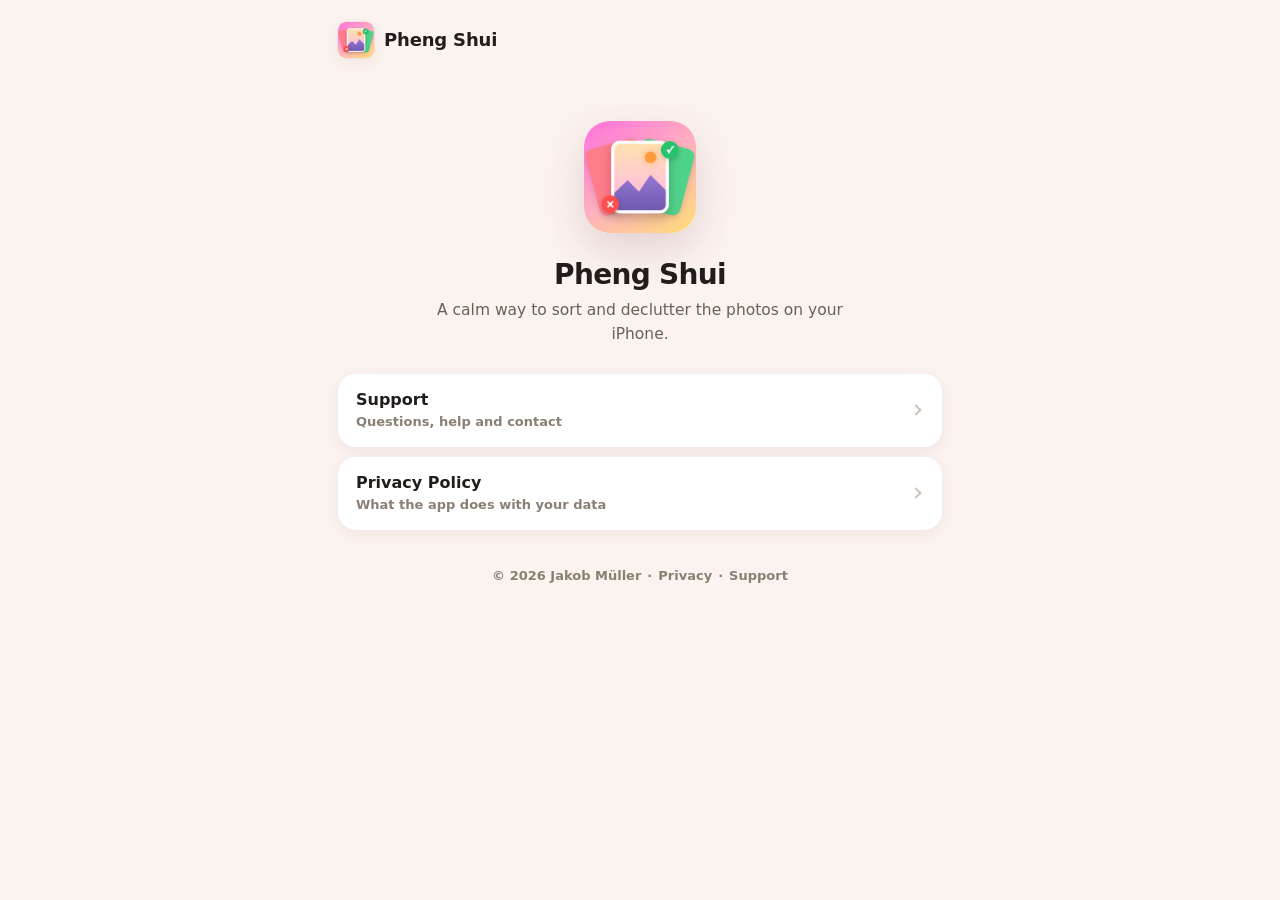
==== index.html @ 14702c02 "Add Pheng Shui support site: landing, privacy policy, support Co-Authored-By: Claude Opus 5.5 <norep" ====
<!doctype html>
<html lang="en">
<head>
<meta charset="utf-8">
<meta name="viewport" content="width=device-width, initial-scale=1, viewport-fit=cover">
<title>Pheng Shui</title>
<meta name="description" content="Pheng Shui is a calm way to sort and declutter the photos on your iPhone.">
<meta name="theme-color" content="#FBF3EF" media="(prefers-color-scheme: light)">
<meta name="theme-color" content="#16121C" media="(prefers-color-scheme: dark)">
<meta name="color-scheme" content="light dark">
<meta name="format-detection" content="telephone=no">
<link rel="icon" href="assets/favicon.ico" sizes="any">
<link rel="icon" href="assets/favicon-32.png" type="image/png" sizes="32x32">
<link rel="apple-touch-icon" href="assets/apple-touch-icon.png">
<link rel="stylesheet" href="assets/style.css">
</head>
<body>
<div class="wrap">
<header class="site-header">
  <a class="brand" href="./" aria-label="Pheng Shui home">
    <img src="assets/icon.png" width="36" height="36" alt="">
    <span>Pheng Shui</span>
  </a>
</header>

<main>
  <section class="hero">
    <img src="assets/icon.png" width="112" height="112" alt="Pheng Shui app icon">
    <h1>Pheng Shui</h1>
    <p>A calm way to sort and declutter the photos on your iPhone.</p>
  </section>

  <nav class="rows" aria-label="Pages">
    <a class="row" href="support/">
      <span class="row-text"><span class="row-title">Support</span><span class="row-sub">Questions, help and contact</span></span>
      <span class="chevron" aria-hidden="true"></span>
    </a>
    <a class="row" href="privacy/">
      <span class="row-text"><span class="row-title">Privacy Policy</span><span class="row-sub">What the app does with your data</span></span>
      <span class="chevron" aria-hidden="true"></span>
    </a>
  </nav>
</main>
<footer class="site-footer">
  &copy; 2026 Jakob Müller<span class="dot" aria-hidden="true">·</span><a href="privacy/">Privacy</a><span class="dot" aria-hidden="true">·</span><a href="support/">Support</a>
</footer>
</div>
</body>
</html>
---- assets/style.css ----
/* Pheng Shui support site
   Values copied from the app's design system (tokens.css). */

:root {
  --pink: #F0427E;
  --pink-grad: linear-gradient(135deg, #F0427E 0%, #FF7A9C 100%);
  --shadow-pink: 0 14px 30px rgba(240, 66, 126, .34);

  --skin:
    radial-gradient(120% 70% at 80% -5%, #FCE3EC 0%, rgba(252, 227, 236, 0) 55%),
    radial-gradient(110% 60% at 0% 105%, #FBEAD8 0%, rgba(251, 234, 216, 0) 50%),
    #FBF3EF;
  --surface: #FBF3EF;
  --card: #FFFFFF;
  --card-shadow: 0 4px 14px rgba(120, 60, 80, .08);
  --ink: #211D1A;
  --body-muted: #6B6055;
  --label-muted: #8B7F72;
  --hairline: #CFC4B9;
  --divider: rgba(33, 29, 26, .08);

  --font: -apple-system, BlinkMacSystemFont, 'SF Pro Text', 'SF Pro Display', system-ui, sans-serif;
  --r-card: 18px;
  --r-button: 17px;

  color-scheme: light dark;
}

@media (prefers-color-scheme: dark) {
  :root {
    --skin:
      radial-gradient(120% 70% at 82% -5%, #3A2233 0%, rgba(58, 34, 51, 0) 55%),
      radial-gradient(110% 60% at 0% 105%, #2A2030 0%, rgba(42, 32, 48, 0) 50%),
      #16121C;
    --surface: #16121C;
    --card: rgba(255, 255, 255, .11);
    --card-shadow: none;
    --ink: #FFFFFF;
    --body-muted: rgba(255, 255, 255, .5);
    --label-muted: rgba(255, 255, 255, .5);
    --hairline: rgba(255, 255, 255, .3);
    --divider: rgba(255, 255, 255, .1);
  }
}

*, *::before, *::after { box-sizing: border-box; }

html {
  -webkit-text-size-adjust: 100%;
  text-size-adjust: 100%;
  background: var(--surface);
}

body {
  margin: 0;
  min-height: 100vh;
  font-family: var(--font);
  font-size: 15.5px;
  font-weight: 500;
  line-height: 1.55;
  color: var(--ink);
  background: var(--surface);
  -webkit-font-smoothing: antialiased;
  overflow-wrap: break-word;
}

/* The app's skin: fixed, full viewport, never scrolls with content.
   A fixed pseudo-element is used because background-attachment: fixed
   is unreliable on iOS Safari. */
body::before {
  content: "";
  position: fixed;
  inset: 0;
  z-index: -1;
  background: var(--skin);
  pointer-events: none;
}

.wrap {
  max-width: 640px;
  margin: 0 auto;
  padding: 0 max(18px, env(safe-area-inset-right)) 0 max(18px, env(safe-area-inset-left));
}

a { color: var(--pink); text-decoration: none; font-weight: 600; }
a:hover { text-decoration: underline; }
a:focus-visible, summary:focus-visible, .button:focus-visible {
  outline: 2px solid var(--pink);
  outline-offset: 3px;
  border-radius: 6px;
}

/* ---------- Header ---------- */

.site-header { padding-top: max(18px, env(safe-area-inset-top)); }
.brand {
  display: inline-flex;
  align-items: center;
  gap: 10px;
  min-height: 44px;
  color: var(--ink);
  font-size: 18px;
  font-weight: 700;
  letter-spacing: -.01em;
}
.brand:hover { text-decoration: none; }
.brand img {
  width: 36px;
  height: 36px;
  border-radius: 22%;
  box-shadow: var(--card-shadow), 0 0 0 .5px rgba(120, 60, 80, .12);
}

/* ---------- Page heading ---------- */

main { padding: 28px 0 8px; }

.eyebrow {
  margin: 0 0 6px;
  font-size: 12px;
  font-weight: 700;
  letter-spacing: .1em;
  text-transform: uppercase;
  color: var(--label-muted);
}

h1 {
  margin: 0 0 8px;
  font-size: 28px;
  font-weight: 800;
  letter-spacing: -.025em;
  line-height: 1.2;
}

.lede { margin: 0 0 24px; color: var(--body-muted); font-weight: 500; }

h2 {
  margin: 0 0 8px;
  font-size: 18px;
  font-weight: 700;
  letter-spacing: -.01em;
  line-height: 1.3;
}

.section-label { margin: 28px 4px 10px; }

p { margin: 0 0 12px; }
p:last-child, ul:last-child { margin-bottom: 0; }
.muted { color: var(--body-muted); }
strong { font-weight: 700; }

ul { margin: 0 0 12px; padding-left: 20px; }
li { margin-bottom: 6px; }
li::marker { color: var(--hairline); }

/* ---------- Cards ---------- */

.card {
  background: var(--card);
  border-radius: var(--r-card);
  box-shadow: var(--card-shadow);
  padding: 18px 20px;
  margin-bottom: 12px;
}
.card p, .card li { color: var(--body-muted); }
.card strong { color: var(--ink); }

/* ---------- Primary button (one per page) ---------- */

.button {
  display: flex;
  align-items: center;
  justify-content: center;
  width: 100%;
  height: 52px;
  padding: 0 20px;
  border-radius: var(--r-button);
  background: var(--pink-grad);
  box-shadow: var(--shadow-pink);
  color: #FFFFFF;
  font-size: 16px;
  font-weight: 700;
  letter-spacing: -.005em;
}
.button:hover { text-decoration: none; filter: brightness(1.04); }
.button:active { transform: scale(.985); }

.contact-line {
  margin: 14px 0 0;
  text-align: center;
  color: var(--body-muted);
  font-size: 14px;
}

/* ---------- List rows (landing) ---------- */

.rows { display: grid; gap: 10px; }
.row {
  display: flex;
  align-items: center;
  gap: 12px;
  min-height: 64px;
  padding: 14px 18px;
  background: var(--card);
  border-radius: var(--r-card);
  box-shadow: var(--card-shadow);
  color: var(--ink);
}
.row:hover { text-decoration: none; }
.row-text { flex: 1; min-width: 0; }
.row-title { display: block; font-size: 16px; font-weight: 700; }
.row-sub { display: block; font-size: 13px; font-weight: 600; color: var(--label-muted); }

.chevron {
  flex: none;
  width: 8px;
  height: 8px;
  border-right: 2px solid var(--hairline);
  border-bottom: 2px solid var(--hairline);
  transform: rotate(-45deg);
  margin-right: 4px;
}

/* ---------- FAQ (details / summary as settings rows) ---------- */

.faq {
  background: var(--card);
  border-radius: var(--r-card);
  box-shadow: var(--card-shadow);
  overflow: hidden;
}
.faq details + details { border-top: 1px solid var(--divider); }
.faq summary {
  display: flex;
  align-items: center;
  gap: 12px;
  min-height: 56px;
  padding: 14px 18px;
  font-size: 16px;
  font-weight: 700;
  line-height: 1.35;
  cursor: pointer;
  list-style: none;
}
.faq summary::-webkit-details-marker { display: none; }
.faq summary .q { flex: 1; min-width: 0; }
.faq summary .chevron { transform: rotate(45deg); transition: transform .2s ease; margin-top: -4px; }
.faq details[open] summary .chevron { transform: rotate(-135deg); margin-top: 4px; }
.faq .answer { padding: 0 18px 16px; color: var(--body-muted); }
.faq .answer p, .faq .answer li { color: var(--body-muted); }

.path { color: var(--ink); font-weight: 700; white-space: normal; }

/* ---------- Landing ---------- */

.hero { text-align: center; padding: 28px 0 28px; }
.hero img {
  width: 112px;
  height: 112px;
  border-radius: 22%;
  box-shadow: 0 16px 40px rgba(120, 60, 80, .18);
  margin-bottom: 18px;
}
.hero h1 { margin-bottom: 6px; }
.hero p { margin: 0 auto; max-width: 30em; color: var(--body-muted); }

/* ---------- Footer ---------- */

.site-footer {
  padding: 28px 0 max(28px, env(safe-area-inset-bottom));
  font-size: 13px;
  font-weight: 600;
  color: var(--label-muted);
  text-align: center;
}
.site-footer a { color: var(--label-muted); font-weight: 600; }
.site-footer .dot { margin: 0 6px; }

@media (prefers-reduced-motion: reduce) {
  * { transition: none !important; }
}
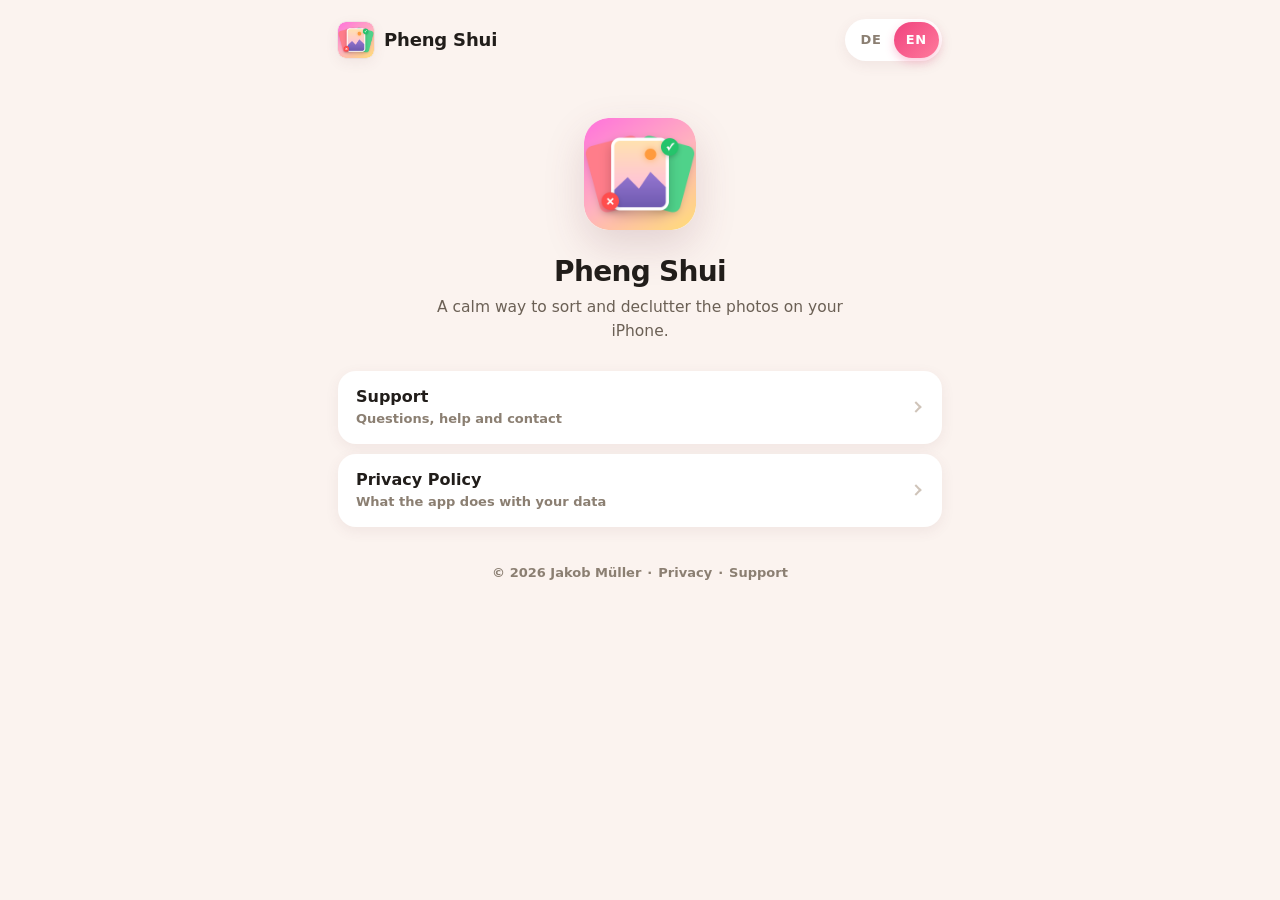
==== commit 7fd64691: "Add German and English versions with language picker Pages now live under /en/ and /de/. A DE/EN seg" ====
--- a/index.html
+++ b/index.html
@@ -4,46 +4,25 @@
 <meta charset="utf-8">
 <meta name="viewport" content="width=device-width, initial-scale=1, viewport-fit=cover">
 <title>Pheng Shui</title>
-<meta name="description" content="Pheng Shui is a calm way to sort and declutter the photos on your iPhone.">
-<meta name="theme-color" content="#FBF3EF" media="(prefers-color-scheme: light)">
-<meta name="theme-color" content="#16121C" media="(prefers-color-scheme: dark)">
-<meta name="color-scheme" content="light dark">
-<meta name="format-detection" content="telephone=no">
+<meta name="robots" content="noindex">
+<link rel="canonical" href="https://jakob-muel.github.io/PhengShui-Website/en/">
+<script>
+  // Send visitors to their language; anyone without JavaScript gets English via the refresh below.
+  (function () {
+    var langs = navigator.languages || [navigator.language || ''];
+    var de = /^de\b/i.test(langs[0] || '');
+    location.replace('' + (de ? 'de' : 'en') + '/' + location.hash);
+  })();
+</script>
+<meta http-equiv="refresh" content="0; url=en/">
 <link rel="icon" href="assets/favicon.ico" sizes="any">
-<link rel="icon" href="assets/favicon-32.png" type="image/png" sizes="32x32">
-<link rel="apple-touch-icon" href="assets/apple-touch-icon.png">
 <link rel="stylesheet" href="assets/style.css">
 </head>
 <body>
 <div class="wrap">
-<header class="site-header">
-  <a class="brand" href="./" aria-label="Pheng Shui home">
-    <img src="assets/icon.png" width="36" height="36" alt="">
-    <span>Pheng Shui</span>
-  </a>
-</header>
-
-<main>
-  <section class="hero">
-    <img src="assets/icon.png" width="112" height="112" alt="Pheng Shui app icon">
-    <h1>Pheng Shui</h1>
-    <p>A calm way to sort and declutter the photos on your iPhone.</p>
-  </section>
-
-  <nav class="rows" aria-label="Pages">
-    <a class="row" href="support/">
-      <span class="row-text"><span class="row-title">Support</span><span class="row-sub">Questions, help and contact</span></span>
-      <span class="chevron" aria-hidden="true"></span>
-    </a>
-    <a class="row" href="privacy/">
-      <span class="row-text"><span class="row-title">Privacy Policy</span><span class="row-sub">What the app does with your data</span></span>
-      <span class="chevron" aria-hidden="true"></span>
-    </a>
-  </nav>
+<main class="hero">
+  <p><a href="en/" hreflang="en">English</a><span class="dot" aria-hidden="true"> · </span><a href="de/" hreflang="de" lang="de">Deutsch</a></p>
 </main>
-<footer class="site-footer">
-  &copy; 2026 Jakob Müller<span class="dot" aria-hidden="true">·</span><a href="privacy/">Privacy</a><span class="dot" aria-hidden="true">·</span><a href="support/">Support</a>
-</footer>
 </div>
 </body>
 </html>
--- a/assets/style.css
+++ b/assets/style.css
@@ -92,7 +92,13 @@
 
 /* ---------- Header ---------- */
 
-.site-header { padding-top: max(18px, env(safe-area-inset-top)); }
+.site-header {
+  display: flex;
+  align-items: center;
+  justify-content: space-between;
+  gap: 12px;
+  padding-top: max(18px, env(safe-area-inset-top));
+}
 .brand {
   display: inline-flex;
   align-items: center;
@@ -110,6 +116,36 @@
   border-radius: 22%;
   box-shadow: var(--card-shadow), 0 0 0 .5px rgba(120, 60, 80, .12);
 }
+
+/* Language picker: segmented control, top right */
+.lang {
+  display: inline-flex;
+  flex: none;
+  padding: 3px;
+  border-radius: 999px;
+  background: var(--card);
+  box-shadow: var(--card-shadow);
+}
+.lang a {
+  display: flex;
+  align-items: center;
+  justify-content: center;
+  min-width: 44px;
+  height: 36px;
+  padding: 0 12px;
+  border-radius: 999px;
+  color: var(--label-muted);
+  font-size: 13px;
+  font-weight: 700;
+  letter-spacing: .06em;
+}
+.lang a:hover { text-decoration: none; color: var(--ink); }
+.lang a[aria-current="page"] {
+  background: var(--pink-grad);
+  color: #FFFFFF;
+  box-shadow: 0 4px 10px rgba(240, 66, 126, .28);
+}
+.lang a:focus-visible { outline: 2px solid var(--pink); outline-offset: 2px; border-radius: 999px; }
 
 /* ---------- Page heading ---------- */
 
